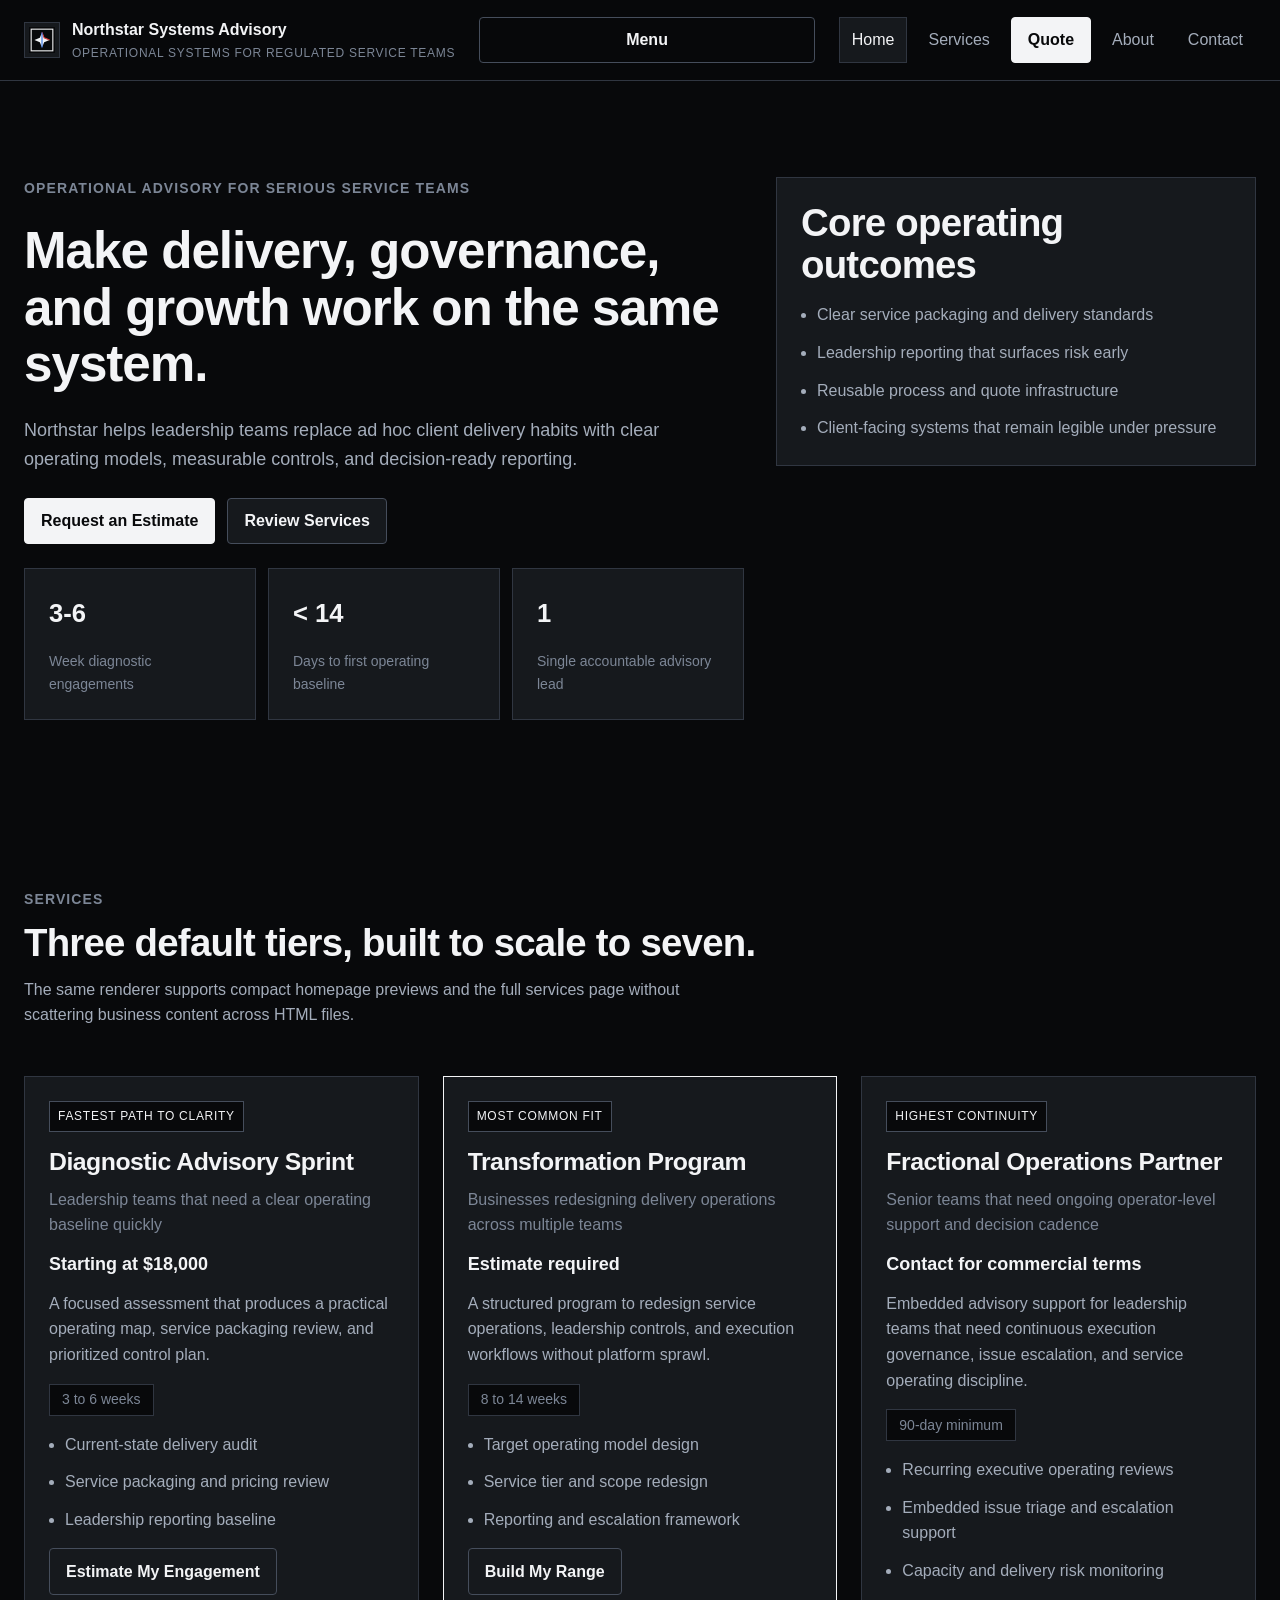
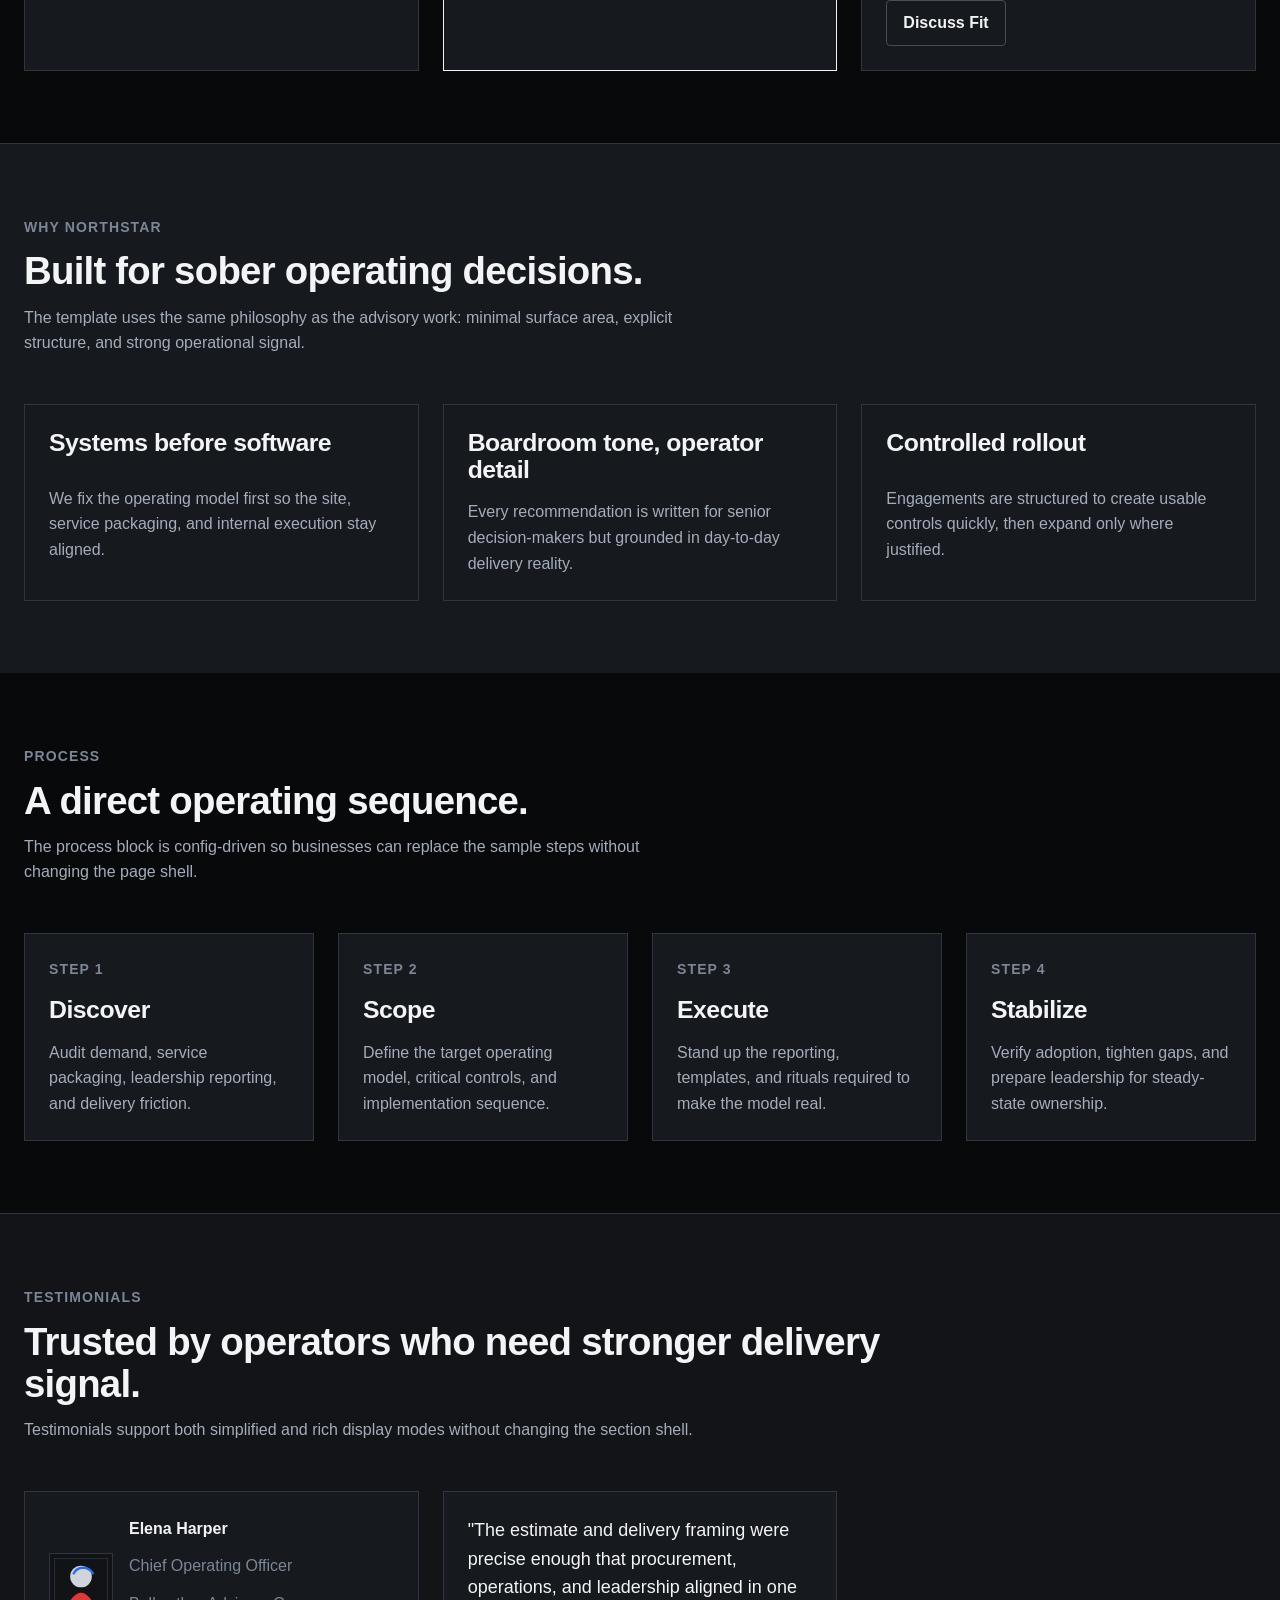
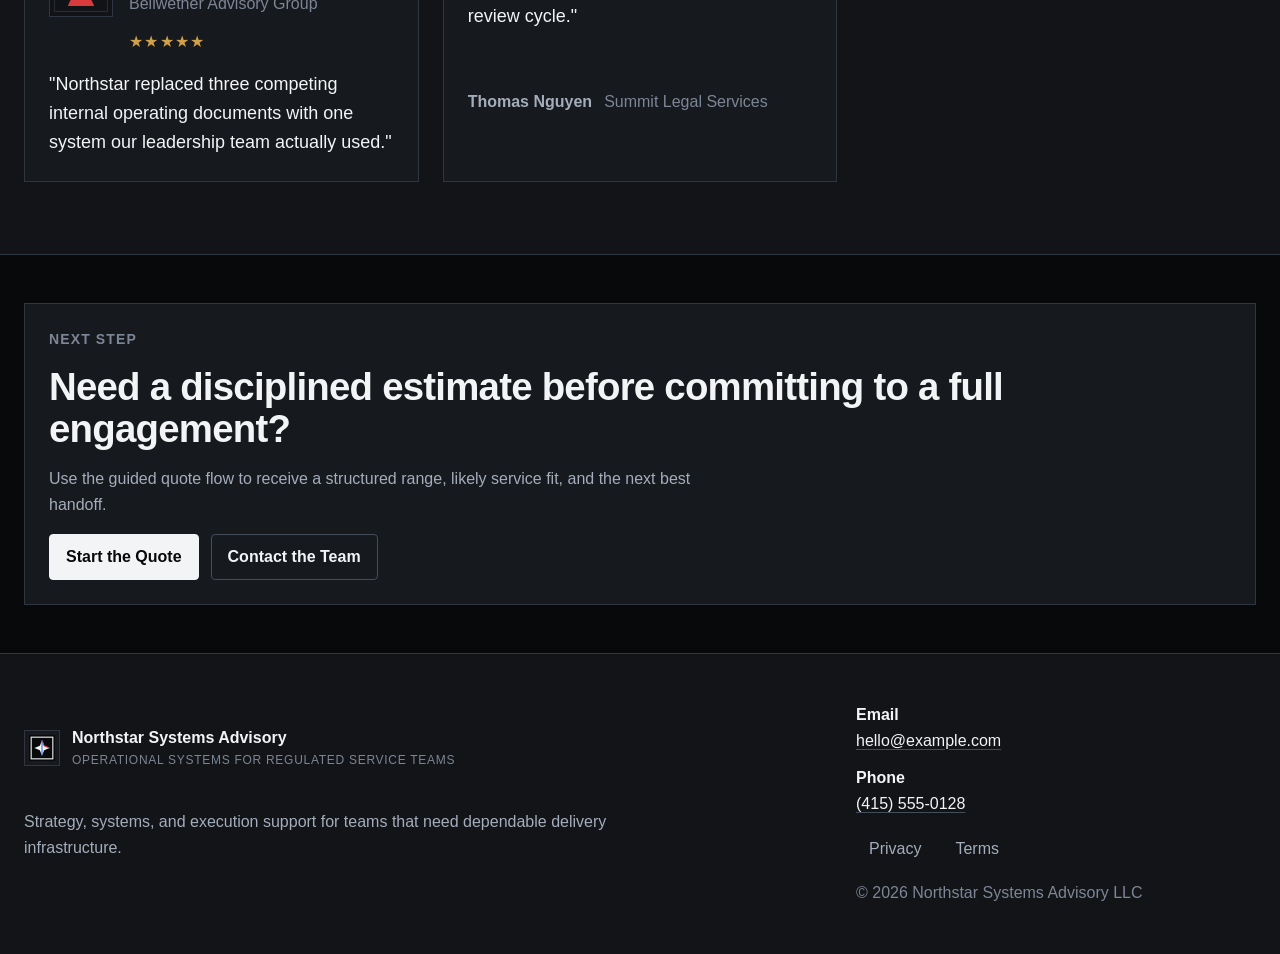
==== site/index.html @ cf3d3a00 "04.06.2026 Initial push" ====
<!doctype html>
<html lang="en" data-page="home" data-asset-root="../assets/">
  <head>
    <meta charset="utf-8">
    <meta name="viewport" content="width=device-width, initial-scale=1">
    <meta name="description" content="Northstar Systems Advisory">
    <meta name="robots" content="index,follow">
    <meta name="theme-color" content="#08090b">
    <title>Northstar Systems Advisory</title>
    <link rel="icon" href="../assets/img/branding/favicon.ico">
    <link rel="apple-touch-icon" href="../assets/img/branding/apple-touch-icon.png">
    <link rel="stylesheet" href="../assets/css/styles.css">
    <link rel="stylesheet" href="../assets/css/components.css">
    <link rel="stylesheet" href="../assets/css/utilities.css">
    <link rel="stylesheet" href="../assets/css/print.css">
    <script src="../assets/js/config/site-config.js"></script>
    <script src="../assets/js/config/nav-config.js"></script>
    <script src="../assets/js/config/services-config.js"></script>
    <script src="../assets/js/config/testimonials-config.js"></script>
    <script src="../assets/js/config/contact-config.js"></script>
    <script src="../assets/js/config/scheduler-config.js"></script>
    <script src="../assets/js/config/quote-config.js"></script>
    <script src="../assets/js/config/seo-config.js"></script>
    <script src="../assets/js/config/articles-config.js"></script>
    <script src="../assets/js/config/misc-config.js"></script>
    <script src="../assets/js/seo.js"></script>
  </head>
  <body data-page="home">
    <a class="skip-link" href="#main-content">Skip to content</a>
    <div class="site-shell">
      <header class="site-header" data-site-header></header>
      <main id="main-content" class="site-main">
        <section class="hero" data-home-hero></section>
        <section class="page-section" data-home-services></section>
        <section class="page-section page-section--surface" data-home-differentiators></section>
        <section class="page-section" data-home-process></section>
        <section class="page-section page-section--accent" data-home-testimonials></section>
        <section class="page-section page-section--tight" data-home-cta></section>
      </main>
      <footer class="site-footer" data-site-footer></footer>
    </div>
    <noscript>
      <div class="container page-section">
        <div class="empty-state">This template relies on JavaScript to render config-driven content.</div>
      </div>
    </noscript>
    <script src="../assets/js/renderers.js"></script>
    <script src="../assets/js/nav.js"></script>
    <script src="../assets/js/form-handlers.js"></script>
    <script src="../assets/js/scheduler.js"></script>
    <script src="../assets/js/quote-engine.js"></script>
    <script src="../assets/js/quote-download.js"></script>
    <script src="../assets/js/quote-ui.js"></script>
    <script src="../assets/js/app.js"></script>
  </body>
</html>
---- assets/css/styles.css ----
/*
 * ENTERPRISE STATIC SERVICE SITE TEMPLATE
 * SAFE TO EDIT: token values, spacing scale, neutral presentation tuning
 * EDIT WITH CARE: structural class names are shared across all pages
 */

:root {
  --color-bg: #08090b;
  --color-bg-alt: #121417;
  --color-surface: #16191d;
  --color-surface-strong: #1d2228;
  --color-border: #303641;
  --color-border-strong: #454d5b;
  --color-text: #f3f4f6;
  --color-muted: #a4adbb;
  --color-subtle: #7c8696;
  --color-red: #d83b3b;
  --color-green: #3fa76f;
  --color-blue: #2c6de4;
  --color-warning: #d2a046;
  --shadow-none: none;
  --radius-sm: 0.25rem;
  --radius-md: 0.35rem;
  --border-thickness: 1px;
  --space-2xs: 0.25rem;
  --space-xs: 0.5rem;
  --space-sm: 0.75rem;
  --space-md: 1rem;
  --space-lg: 1.5rem;
  --space-xl: 2rem;
  --space-2xl: 3rem;
  --space-3xl: 4.5rem;
  --space-4xl: 6rem;
  --max-width-sm: 42rem;
  --max-width-md: 56rem;
  --max-width-lg: 72rem;
  --max-width-xl: 84rem;
  --font-family-base: Helvetica, Arial, sans-serif;
  --font-size-xs: 0.75rem;
  --font-size-sm: 0.875rem;
  --font-size-base: 1rem;
  --font-size-lg: 1.125rem;
  --font-size-xl: 1.5rem;
  --font-size-2xl: 2rem;
  --font-size-3xl: 3rem;
  --line-height-tight: 1.1;
  --line-height-base: 1.6;
  --line-height-relaxed: 1.8;
  --button-height-md: 2.9rem;
  --button-height-lg: 3.35rem;
  --z-base: 1;
  --z-header: 20;
  --z-menu: 40;
  --z-overlay: 60;
}

*,
*::before,
*::after {
  box-sizing: border-box;
}

html {
  color-scheme: dark;
  scroll-behavior: smooth;
}

body,
h1,
h2,
h3,
h4,
h5,
h6,
p,
ul,
ol,
dl,
dd,
figure,
blockquote {
  margin: 0;
}

body {
  min-height: 100vh;
  background: var(--color-bg);
  color: var(--color-text);
  font-family: var(--font-family-base);
  font-size: var(--font-size-base);
  line-height: var(--line-height-base);
  text-rendering: optimizeLegibility;
}

img,
svg {
  display: block;
  max-width: 100%;
}

input,
button,
textarea,
select {
  font: inherit;
}

button,
a {
  touch-action: manipulation;
}

button {
  cursor: pointer;
}

a {
  color: var(--color-text);
  text-decoration-color: var(--color-border-strong);
  text-underline-offset: 0.18em;
}

a:hover {
  text-decoration-color: currentColor;
}

a:focus-visible,
button:focus-visible,
input:focus-visible,
select:focus-visible,
textarea:focus-visible,
summary:focus-visible {
  outline: 0.2rem solid var(--color-blue);
  outline-offset: 0.18rem;
}

::selection {
  background: rgba(44, 109, 228, 0.28);
  color: var(--color-text);
}

main {
  display: block;
}

h1,
h2,
h3,
h4 {
  letter-spacing: -0.02em;
  line-height: var(--line-height-tight);
}

h1 {
  font-size: clamp(2.4rem, 4vw, 4.5rem);
}

h2 {
  font-size: clamp(1.8rem, 3vw, 3rem);
}

h3 {
  font-size: clamp(1.2rem, 2vw, 1.55rem);
}

h4 {
  font-size: 1rem;
}

p,
li,
dd {
  color: var(--color-muted);
}

ul,
ol {
  padding-left: 1.25rem;
}

hr {
  margin: 0;
  border: 0;
  border-top: var(--border-thickness) solid var(--color-border);
}

table {
  width: 100%;
  border-collapse: collapse;
}

th,
td {
  padding: var(--space-sm) var(--space-md);
  border: var(--border-thickness) solid var(--color-border);
  text-align: left;
  vertical-align: top;
}

th {
  color: var(--color-text);
  background: var(--color-surface-strong);
}

code,
pre {
  font-family: "SFMono-Regular", Consolas, "Liberation Mono", Menlo, monospace;
}

.skip-link {
  position: absolute;
  top: var(--space-sm);
  left: var(--space-sm);
  z-index: var(--z-overlay);
  padding: var(--space-sm) var(--space-md);
  background: var(--color-text);
  color: var(--color-bg);
  transform: translateY(-140%);
}

.skip-link:focus {
  transform: translateY(0);
}

.site-shell {
  min-height: 100vh;
  display: grid;
  grid-template-rows: auto 1fr auto;
}

.site-main {
  position: relative;
  z-index: var(--z-base);
}

.container {
  width: min(100% - (var(--space-lg) * 2), var(--max-width-xl));
  margin-inline: auto;
}

.page-section {
  padding-block: var(--space-3xl);
}

.page-section--tight {
  padding-block: var(--space-2xl);
}

.page-section--accent {
  background: var(--color-bg-alt);
  border-top: var(--border-thickness) solid var(--color-border);
  border-bottom: var(--border-thickness) solid var(--color-border);
}

.page-section--surface {
  background: var(--color-surface);
  border-top: var(--border-thickness) solid var(--color-border);
}

.section-header,
.page-intro,
.legal-header {
  max-width: var(--max-width-md);
  display: grid;
  gap: var(--space-sm);
  margin-bottom: var(--space-2xl);
}

.eyebrow {
  color: var(--color-subtle);
  font-size: var(--font-size-sm);
  font-weight: 700;
  letter-spacing: 0.08em;
  text-transform: uppercase;
}

.section-copy,
.page-copy {
  max-width: var(--max-width-sm);
}

.stack-lg {
  display: grid;
  gap: var(--space-lg);
}

.stack-md {
  display: grid;
  gap: var(--space-md);
}

.stack-sm {
  display: grid;
  gap: var(--space-sm);
}

.split-layout {
  display: grid;
  grid-template-columns: minmax(0, 1.75fr) minmax(18rem, 1fr);
  gap: var(--space-xl);
  align-items: start;
}

.grid-2,
.grid-3,
.grid-4,
.card-grid {
  display: grid;
  gap: var(--space-lg);
}

.grid-2 {
  grid-template-columns: repeat(2, minmax(0, 1fr));
}

.grid-3,
.card-grid {
  grid-template-columns: repeat(3, minmax(0, 1fr));
}

.grid-4 {
  grid-template-columns: repeat(4, minmax(0, 1fr));
}

.card-list {
  display: grid;
  gap: var(--space-md);
}

.prose {
  max-width: var(--max-width-md);
}

.prose > * + * {
  margin-top: var(--space-md);
}

.prose ul,
.prose ol {
  margin-top: var(--space-sm);
}

.site-divider {
  margin-block: var(--space-xl);
}

.visually-muted {
  color: var(--color-subtle);
}

.visually-hidden {
  position: absolute;
  width: 1px;
  height: 1px;
  padding: 0;
  margin: -1px;
  overflow: hidden;
  clip: rect(0, 0, 0, 0);
  white-space: nowrap;
  border: 0;
}

@media (max-width: 980px) {
  .grid-3,
  .card-grid,
  .grid-4 {
    grid-template-columns: repeat(2, minmax(0, 1fr));
  }

  .split-layout {
    grid-template-columns: 1fr;
  }
}

@media (max-width: 720px) {
  .page-section {
    padding-block: var(--space-2xl);
  }

  .container {
    width: min(100% - (var(--space-md) * 2), var(--max-width-xl));
  }

  .grid-2,
  .grid-3,
  .grid-4,
  .card-grid {
    grid-template-columns: 1fr;
  }
}
---- assets/css/components.css ----
/*
 * ENTERPRISE STATIC SERVICE SITE TEMPLATE
 * SAFE TO EDIT: component cosmetics and spacing within the established design language
 * EDIT WITH CARE: shared class names are used by page renderers and validation checks
 */

.site-header {
  position: sticky;
  top: 0;
  z-index: var(--z-header);
  background: rgba(8, 9, 11, 0.96);
  border-bottom: var(--border-thickness) solid var(--color-border);
  backdrop-filter: blur(0.35rem);
}

.site-header__inner {
  display: grid;
  grid-template-columns: auto 1fr auto;
  align-items: center;
  gap: var(--space-lg);
  min-height: 5rem;
}

.brand-link {
  display: inline-grid;
  grid-template-columns: auto 1fr;
  gap: var(--space-sm);
  align-items: center;
  text-decoration: none;
}

.brand-link__mark {
  width: 2.25rem;
  height: 2.25rem;
  border: var(--border-thickness) solid var(--color-border);
  background: var(--color-surface);
  padding: var(--space-2xs);
}

.brand-link__copy {
  display: grid;
  gap: 0.05rem;
}

.brand-link__name {
  font-size: var(--font-size-base);
  font-weight: 700;
  color: var(--color-text);
}

.brand-link__tagline {
  font-size: var(--font-size-xs);
  color: var(--color-subtle);
  text-transform: uppercase;
  letter-spacing: 0.06em;
}

.site-nav__toggle {
  display: none;
}

.site-nav__list,
.footer-nav {
  display: flex;
  flex-wrap: wrap;
  gap: var(--space-xs);
  list-style: none;
  padding: 0;
  margin: 0;
}

.site-nav__item {
  display: flex;
}

.site-nav__link,
.footer-nav__link {
  display: inline-flex;
  align-items: center;
  min-height: 2.5rem;
  padding-inline: var(--space-sm);
  border: var(--border-thickness) solid transparent;
  color: var(--color-muted);
  text-decoration: none;
}

.site-nav__link:hover,
.site-nav__link[aria-current="page"],
.footer-nav__link:hover {
  color: var(--color-text);
}

.site-nav__link[aria-current="page"] {
  border-color: var(--color-border);
  background: var(--color-surface);
}

.button,
.site-nav__link--button,
button.button {
  display: inline-flex;
  align-items: center;
  justify-content: center;
  gap: var(--space-xs);
  min-height: var(--button-height-md);
  padding-inline: 1rem;
  border: var(--border-thickness) solid var(--color-border-strong);
  border-radius: var(--radius-sm);
  background: transparent;
  color: var(--color-text);
  font-weight: 700;
  text-decoration: none;
}

.button:hover,
.site-nav__link--button:hover {
  border-color: var(--color-text);
}

.button--primary,
.site-nav__link--button {
  background: var(--color-text);
  border-color: var(--color-text);
  color: var(--color-bg);
}

.button--secondary {
  background: var(--color-surface);
}

.button--tertiary {
  padding-inline: 0;
  min-height: auto;
  border: 0;
  color: var(--color-muted);
  justify-content: flex-start;
}

.button--danger {
  border-color: var(--color-red);
  color: var(--color-red);
}

.button-row {
  display: flex;
  flex-wrap: wrap;
  gap: var(--space-sm);
}

.card,
.hero-panel,
.stat-card,
.service-card,
.testimonial-card,
.info-panel,
.quote-panel,
.result-card,
.scheduler-card,
.article-card,
.misc-card {
  display: grid;
  gap: var(--space-md);
  padding: var(--space-lg);
  border: var(--border-thickness) solid var(--color-border);
  background: var(--color-surface);
}

.hero {
  padding-block: var(--space-4xl);
}

.hero__layout {
  display: grid;
  grid-template-columns: minmax(0, 1.5fr) minmax(18rem, 1fr);
  gap: var(--space-xl);
  align-items: start;
}

.hero__copy {
  display: grid;
  gap: var(--space-lg);
}

.hero__support {
  max-width: var(--max-width-sm);
  font-size: var(--font-size-lg);
}

.hero__stats {
  display: grid;
  grid-template-columns: repeat(3, minmax(0, 1fr));
  gap: var(--space-sm);
}

.stat-card__value {
  color: var(--color-text);
  font-size: clamp(1.25rem, 2vw, 2rem);
  font-weight: 700;
}

.stat-card__label {
  color: var(--color-subtle);
  font-size: var(--font-size-sm);
}

.hero-panel__list,
.service-card__list,
.info-list,
.result-list,
.misc-list {
  display: grid;
  gap: var(--space-sm);
  padding-left: 1rem;
}

.service-card {
  position: relative;
  align-content: start;
}

.service-card--featured {
  border-color: var(--color-text);
}

.service-card__badge {
  justify-self: start;
  padding: 0.3rem 0.5rem;
  border: var(--border-thickness) solid var(--color-border-strong);
  color: var(--color-text);
  background: var(--color-bg);
  font-size: var(--font-size-xs);
  text-transform: uppercase;
  letter-spacing: 0.06em;
}

.service-card__price {
  color: var(--color-text);
  font-size: var(--font-size-lg);
  font-weight: 700;
}

.service-card__meta,
.result-meta,
.testimonial-meta,
.contact-meta {
  display: flex;
  flex-wrap: wrap;
  gap: var(--space-sm);
}

.meta-chip {
  display: inline-flex;
  align-items: center;
  min-height: 2rem;
  padding-inline: var(--space-sm);
  border: var(--border-thickness) solid var(--color-border);
  background: var(--color-bg);
  color: var(--color-subtle);
  font-size: var(--font-size-sm);
}

.comparison-table-wrap {
  overflow-x: auto;
  border: var(--border-thickness) solid var(--color-border);
}

.testimonial-card__quote {
  color: var(--color-text);
  font-size: var(--font-size-lg);
  line-height: var(--line-height-base);
}

.testimonial-card__header {
  display: grid;
  grid-template-columns: auto 1fr;
  gap: var(--space-md);
  align-items: center;
}

.testimonial-card__image {
  inline-size: 4rem;
  block-size: 4rem;
  border: var(--border-thickness) solid var(--color-border);
  object-fit: cover;
  background: var(--color-bg);
}

.testimonial-card__stars {
  display: inline-flex;
  gap: 0.1rem;
  color: var(--color-warning);
  letter-spacing: 0.08em;
}

.info-panel__heading,
.result-card__heading,
.scheduler-card__heading {
  color: var(--color-text);
}

.contact-grid {
  display: grid;
  grid-template-columns: minmax(0, 1.5fr) minmax(16rem, 1fr);
  gap: var(--space-xl);
}

.form-shell,
.lead-gate-form {
  display: grid;
  gap: var(--space-lg);
}

.form-grid {
  display: grid;
  grid-template-columns: repeat(2, minmax(0, 1fr));
  gap: var(--space-md);
}

.form-field {
  display: grid;
  gap: var(--space-xs);
}

.form-field--full {
  grid-column: 1 / -1;
}

.form-label {
  color: var(--color-text);
  font-weight: 700;
}

.form-help,
.form-note {
  color: var(--color-subtle);
  font-size: var(--font-size-sm);
}

.form-input,
.form-select,
.form-textarea {
  min-height: 3rem;
  width: 100%;
  padding: 0.85rem 0.9rem;
  border: var(--border-thickness) solid var(--color-border-strong);
  border-radius: var(--radius-sm);
  background: var(--color-bg);
  color: var(--color-text);
}

.form-textarea {
  min-height: 9rem;
  resize: vertical;
}

.form-input[aria-invalid="true"],
.form-select[aria-invalid="true"],
.form-textarea[aria-invalid="true"] {
  border-color: var(--color-red);
}

.field-error,
.form-status--error {
  color: #f19f9f;
}

.form-status--success {
  color: #8ae0ad;
}

.checkbox-row,
.radio-row,
.option-list {
  display: grid;
  gap: var(--space-sm);
}

.option-button-grid {
  display: grid;
  grid-template-columns: repeat(auto-fit, minmax(12rem, 1fr));
  gap: var(--space-sm);
}

.option-button {
  justify-content: flex-start;
  min-height: 4rem;
  padding: var(--space-md);
  border: var(--border-thickness) solid var(--color-border);
  background: var(--color-surface);
  color: var(--color-text);
  text-align: left;
}

.option-button[aria-pressed="true"],
.option-button.is-selected {
  border-color: var(--color-text);
  background: var(--color-bg);
}

.quote-flow {
  display: grid;
  gap: var(--space-lg);
}

.quote-progress {
  display: grid;
  gap: var(--space-sm);
}

.quote-progress__track {
  inline-size: 100%;
  block-size: 0.5rem;
  border: var(--border-thickness) solid var(--color-border);
  background: var(--color-surface);
}

.quote-progress__bar {
  block-size: 100%;
  background: var(--color-text);
}

.quote-panel[hidden],
.quote-stage[hidden],
.scheduler-card[hidden] {
  display: none;
}

.quote-stage {
  display: grid;
  gap: var(--space-lg);
}

.quote-panel__actions,
.result-actions {
  display: flex;
  flex-wrap: wrap;
  gap: var(--space-sm);
}

.quote-result-layout {
  display: grid;
  gap: var(--space-lg);
}

.quote-disclaimer {
  font-size: var(--font-size-sm);
  color: var(--color-subtle);
}

.site-footer {
  border-top: var(--border-thickness) solid var(--color-border);
  background: var(--color-bg-alt);
}

.site-footer__inner {
  display: grid;
  grid-template-columns: minmax(0, 2fr) minmax(0, 1fr);
  gap: var(--space-xl);
  padding-block: var(--space-2xl);
}

.footer-brand {
  display: grid;
  gap: var(--space-md);
}

.footer-meta {
  display: grid;
  gap: var(--space-sm);
}

.footer-meta strong {
  color: var(--color-text);
}

.placeholder-state,
.empty-state {
  padding: var(--space-lg);
  border: var(--border-thickness) dashed var(--color-border-strong);
  color: var(--color-subtle);
  background: var(--color-bg);
}

.not-found {
  min-height: 55vh;
  display: grid;
  place-items: center;
}

@media (max-width: 980px) {
  .site-header__inner {
    grid-template-columns: auto auto;
  }

  .site-nav {
    grid-column: 1 / -1;
  }

  .site-nav__toggle {
    display: inline-flex;
    justify-self: end;
  }

  .site-nav__list {
    display: none;
    flex-direction: column;
    width: 100%;
    padding: var(--space-sm) 0 var(--space-md);
  }

  .site-nav.is-open .site-nav__list {
    display: flex;
  }

  .site-nav__item,
  .site-nav__link,
  .site-nav__link--button {
    width: 100%;
  }

  .hero__layout,
  .contact-grid,
  .site-footer__inner {
    grid-template-columns: 1fr;
  }
}

@media (max-width: 720px) {
  .hero {
    padding-block: var(--space-3xl);
  }

  .hero__stats,
  .form-grid {
    grid-template-columns: 1fr;
  }

  .testimonial-card__header {
    grid-template-columns: 1fr;
    justify-items: start;
  }
}
---- assets/css/utilities.css ----
/*
 * ENTERPRISE STATIC SERVICE SITE TEMPLATE
 * SAFE TO EDIT: add only a small number of reusable helper classes
 * EDIT WITH CARE: do not let this file become a utility framework clone
 */

.u-border-top {
  border-top: var(--border-thickness) solid var(--color-border);
}

.u-border-bottom {
  border-bottom: var(--border-thickness) solid var(--color-border);
}

.u-surface {
  background: var(--color-surface);
}

.u-bg-alt {
  background: var(--color-bg-alt);
}

.u-text-muted {
  color: var(--color-muted);
}

.u-text-subtle {
  color: var(--color-subtle);
}

.u-text-red {
  color: var(--color-red);
}

.u-text-green {
  color: var(--color-green);
}

.u-text-blue {
  color: var(--color-blue);
}

.u-max-sm {
  max-width: var(--max-width-sm);
}

.u-max-md {
  max-width: var(--max-width-md);
}

.u-max-lg {
  max-width: var(--max-width-lg);
}

.u-flex-wrap {
  display: flex;
  flex-wrap: wrap;
  gap: var(--space-sm);
}

.u-hidden {
  display: none !important;
}

.u-print-only {
  display: none !important;
}
---- assets/css/print.css ----
/*
 * ENTERPRISE STATIC SERVICE SITE TEMPLATE
 * SAFE TO EDIT: print styling for quote summaries and legal/text-heavy pages
 * EDIT WITH CARE: keep the quote summary readable when saved as PDF
 */

@media print {
  :root {
    --color-bg: #ffffff;
    --color-bg-alt: #ffffff;
    --color-surface: #ffffff;
    --color-surface-strong: #f3f4f6;
    --color-border: #c7cbd3;
    --color-border-strong: #959ba8;
    --color-text: #111111;
    --color-muted: #2f343d;
    --color-subtle: #505866;
  }

  body {
    background: #ffffff;
    color: #111111;
  }

  .site-header,
  .site-footer,
  .site-nav,
  .skip-link,
  .quote-panel__actions,
  .result-actions,
  .button,
  .site-nav__link--button,
  .no-print {
    display: none !important;
  }

  .u-print-only {
    display: block !important;
  }

  .page-section,
  .hero {
    padding-block: 1rem;
  }

  .card,
  .hero-panel,
  .stat-card,
  .service-card,
  .testimonial-card,
  .info-panel,
  .quote-panel,
  .result-card,
  .scheduler-card,
  .article-card,
  .misc-card {
    break-inside: avoid;
    background: #ffffff;
  }

  a {
    color: inherit;
    text-decoration: none;
  }
}
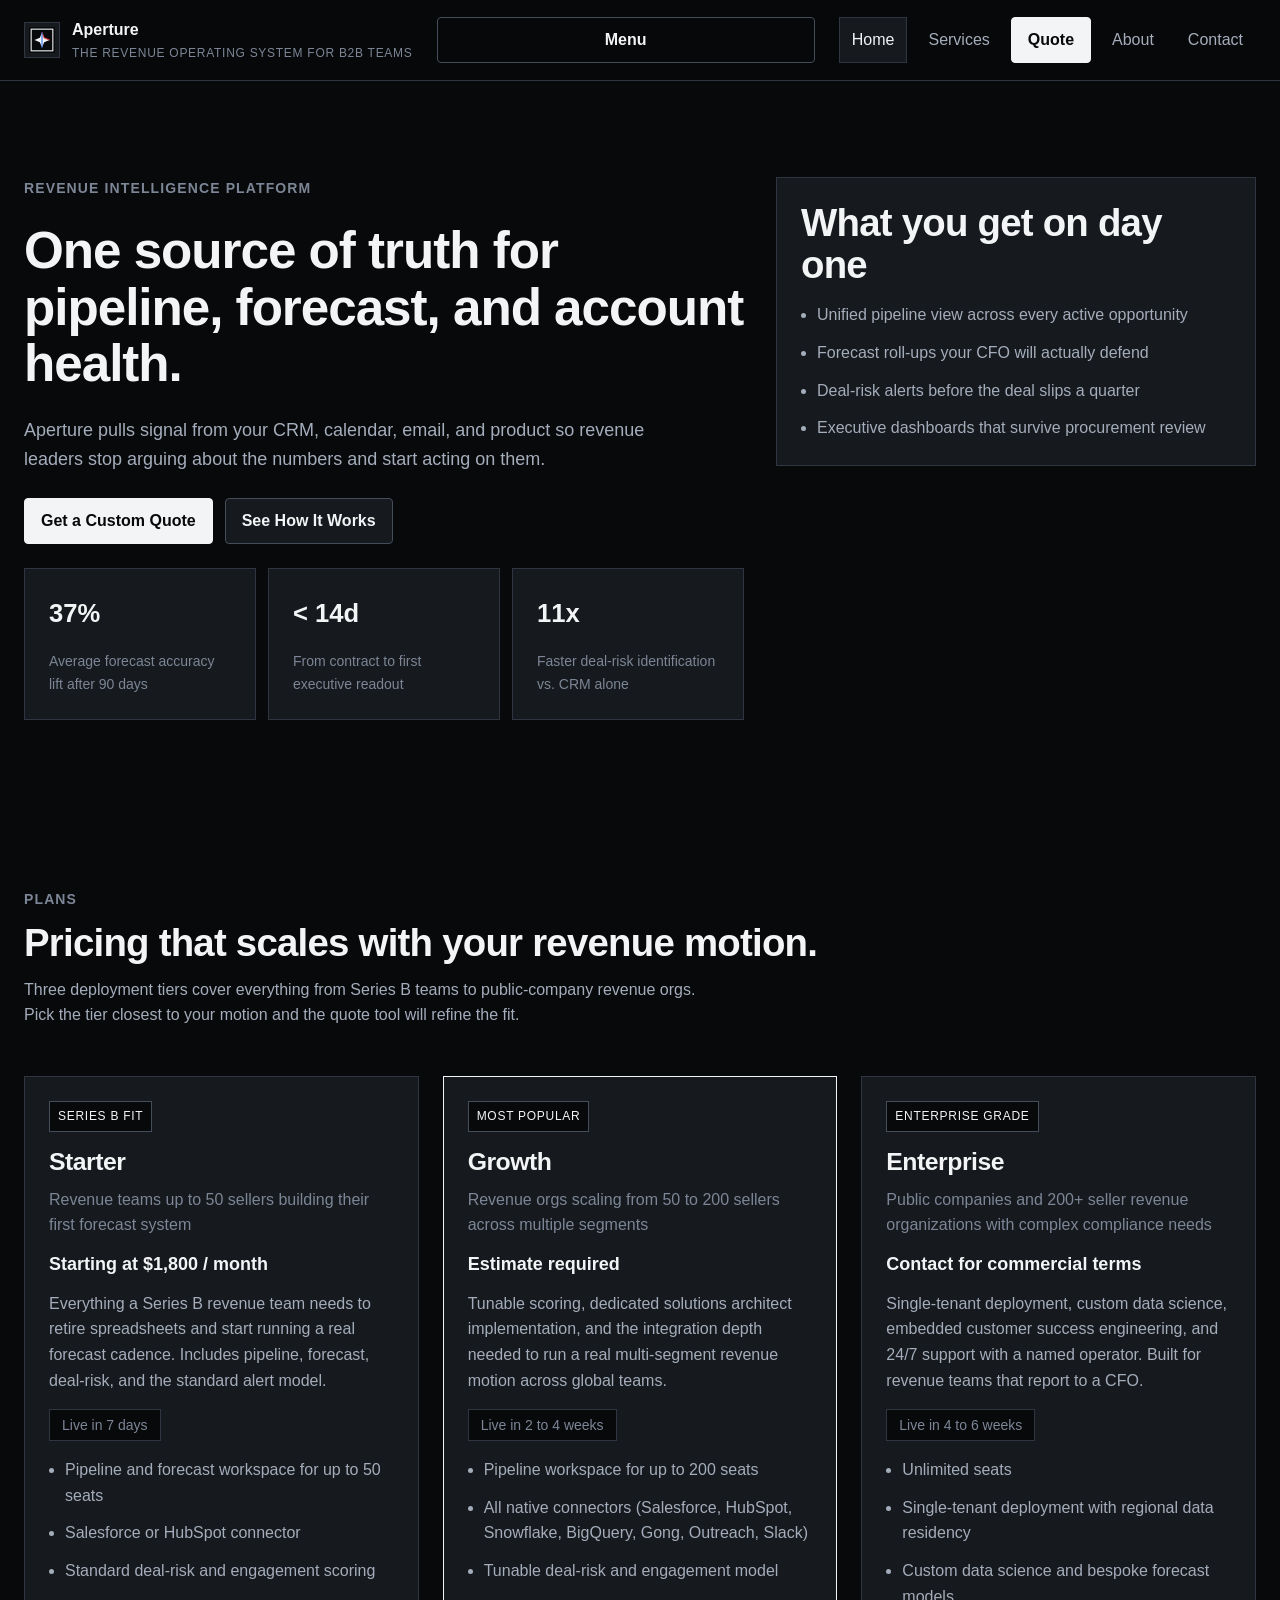
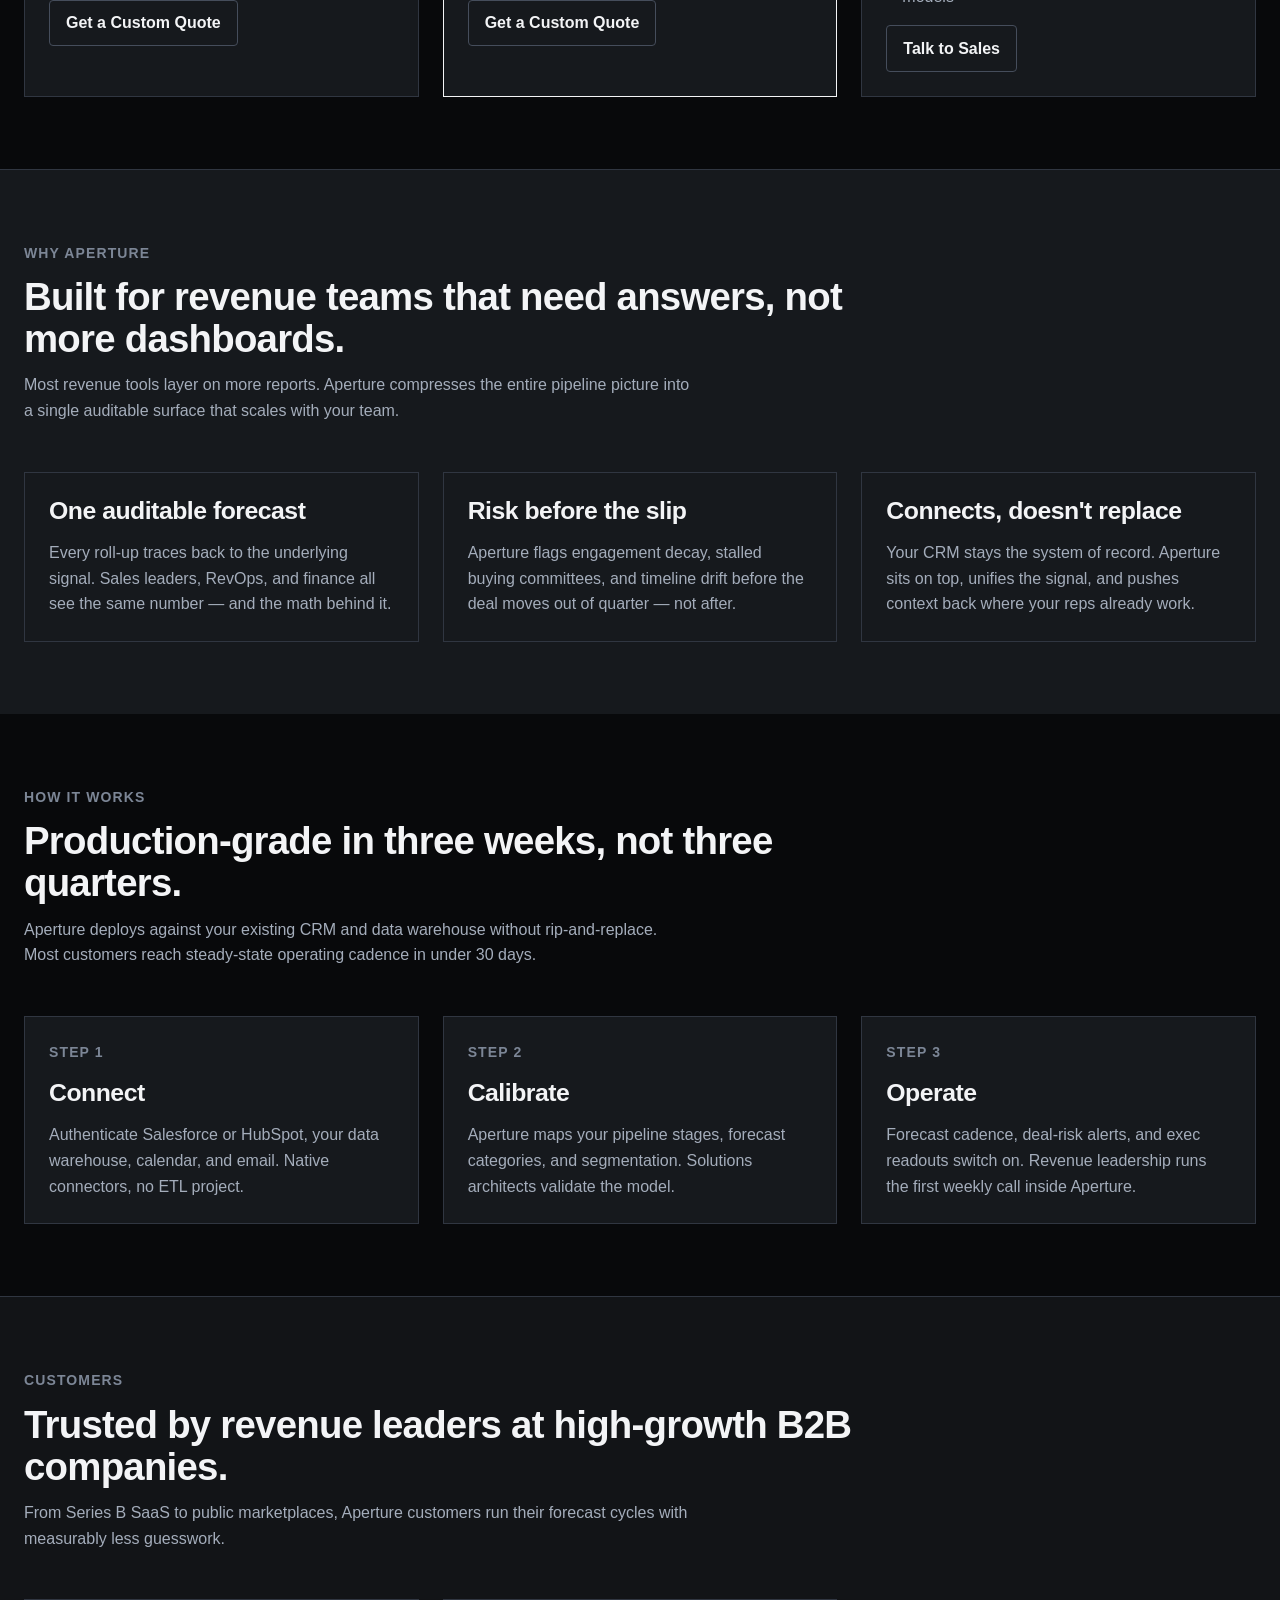
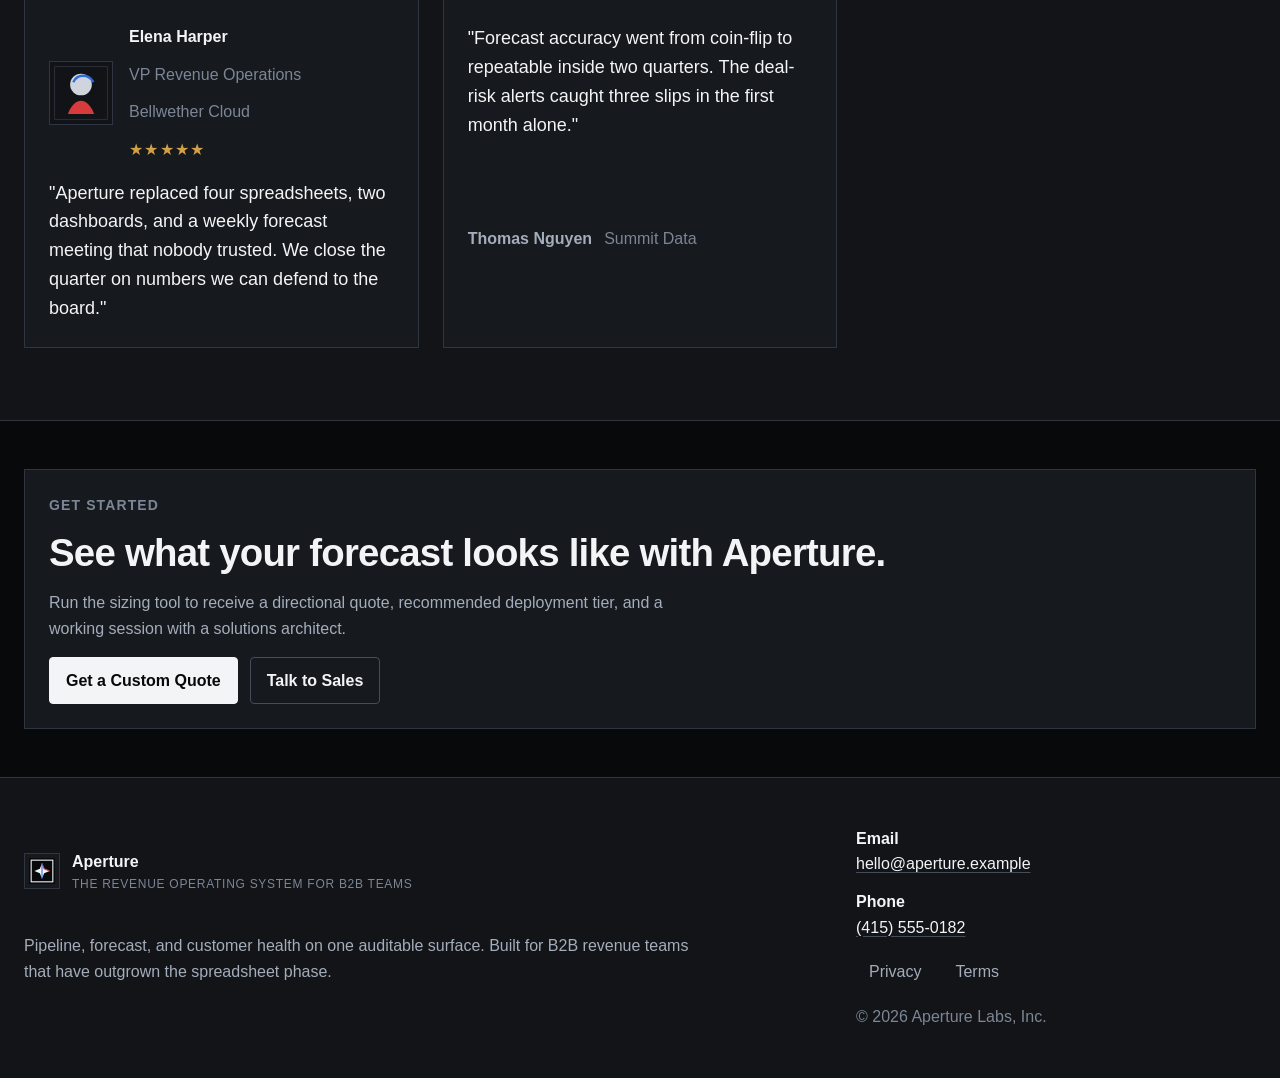
==== commit 5a1f7649: "04.07.2026 Sprint+" ====
--- a/site/index.html
+++ b/site/index.html
@@ -3,10 +3,10 @@
   <head>
     <meta charset="utf-8">
     <meta name="viewport" content="width=device-width, initial-scale=1">
-    <meta name="description" content="Northstar Systems Advisory">
+    <meta name="description" content="Aperture unifies pipeline data, deal risk, and customer health into one auditable surface. Forecast accuracy revenue leaders can defend.">
     <meta name="robots" content="index,follow">
     <meta name="theme-color" content="#08090b">
-    <title>Northstar Systems Advisory</title>
+    <title>Revenue intelligence for B2B teams | Aperture</title>
     <link rel="icon" href="../assets/img/branding/favicon.ico">
     <link rel="apple-touch-icon" href="../assets/img/branding/apple-touch-icon.png">
     <link rel="stylesheet" href="../assets/css/styles.css">
--- a/assets/css/components.css
+++ b/assets/css/components.css
@@ -377,11 +377,14 @@
 
 .option-button-grid {
   display: grid;
-  grid-template-columns: repeat(auto-fit, minmax(12rem, 1fr));
+  grid-template-columns: repeat(auto-fit, minmax(min(100%, 14rem), 1fr));
   gap: var(--space-sm);
 }
 
 .option-button {
+  position: relative;
+  display: flex;
+  align-items: center;
   justify-content: flex-start;
   min-height: 4rem;
   padding: var(--space-md);
@@ -389,12 +392,36 @@
   background: var(--color-surface);
   color: var(--color-text);
   text-align: left;
+  cursor: pointer;
+  transition: border-color 120ms ease, background-color 120ms ease, transform 120ms ease;
+  user-select: none;
+}
+
+.option-button:hover {
+  border-color: var(--color-border-strong);
+  background: var(--color-bg);
+}
+
+.option-button:active {
+  transform: translateY(1px);
+}
+
+.option-button:focus-within {
+  outline: 2px solid var(--color-text);
+  outline-offset: 2px;
 }
 
 .option-button[aria-pressed="true"],
-.option-button.is-selected {
+.option-button.is-selected,
+.option-button:has(input:checked) {
   border-color: var(--color-text);
   background: var(--color-bg);
+  box-shadow: inset 0 0 0 1px var(--color-text);
+}
+
+.option-button > span {
+  flex: 1;
+  pointer-events: none;
 }
 
 .quote-flow {
@@ -539,4 +566,14 @@
     grid-template-columns: 1fr;
     justify-items: start;
   }
-}
+
+  .option-button-grid {
+    grid-template-columns: 1fr;
+  }
+
+  .quote-panel__actions,
+  .result-actions {
+    flex-direction: column;
+    align-items: stretch;
+  }
+}
